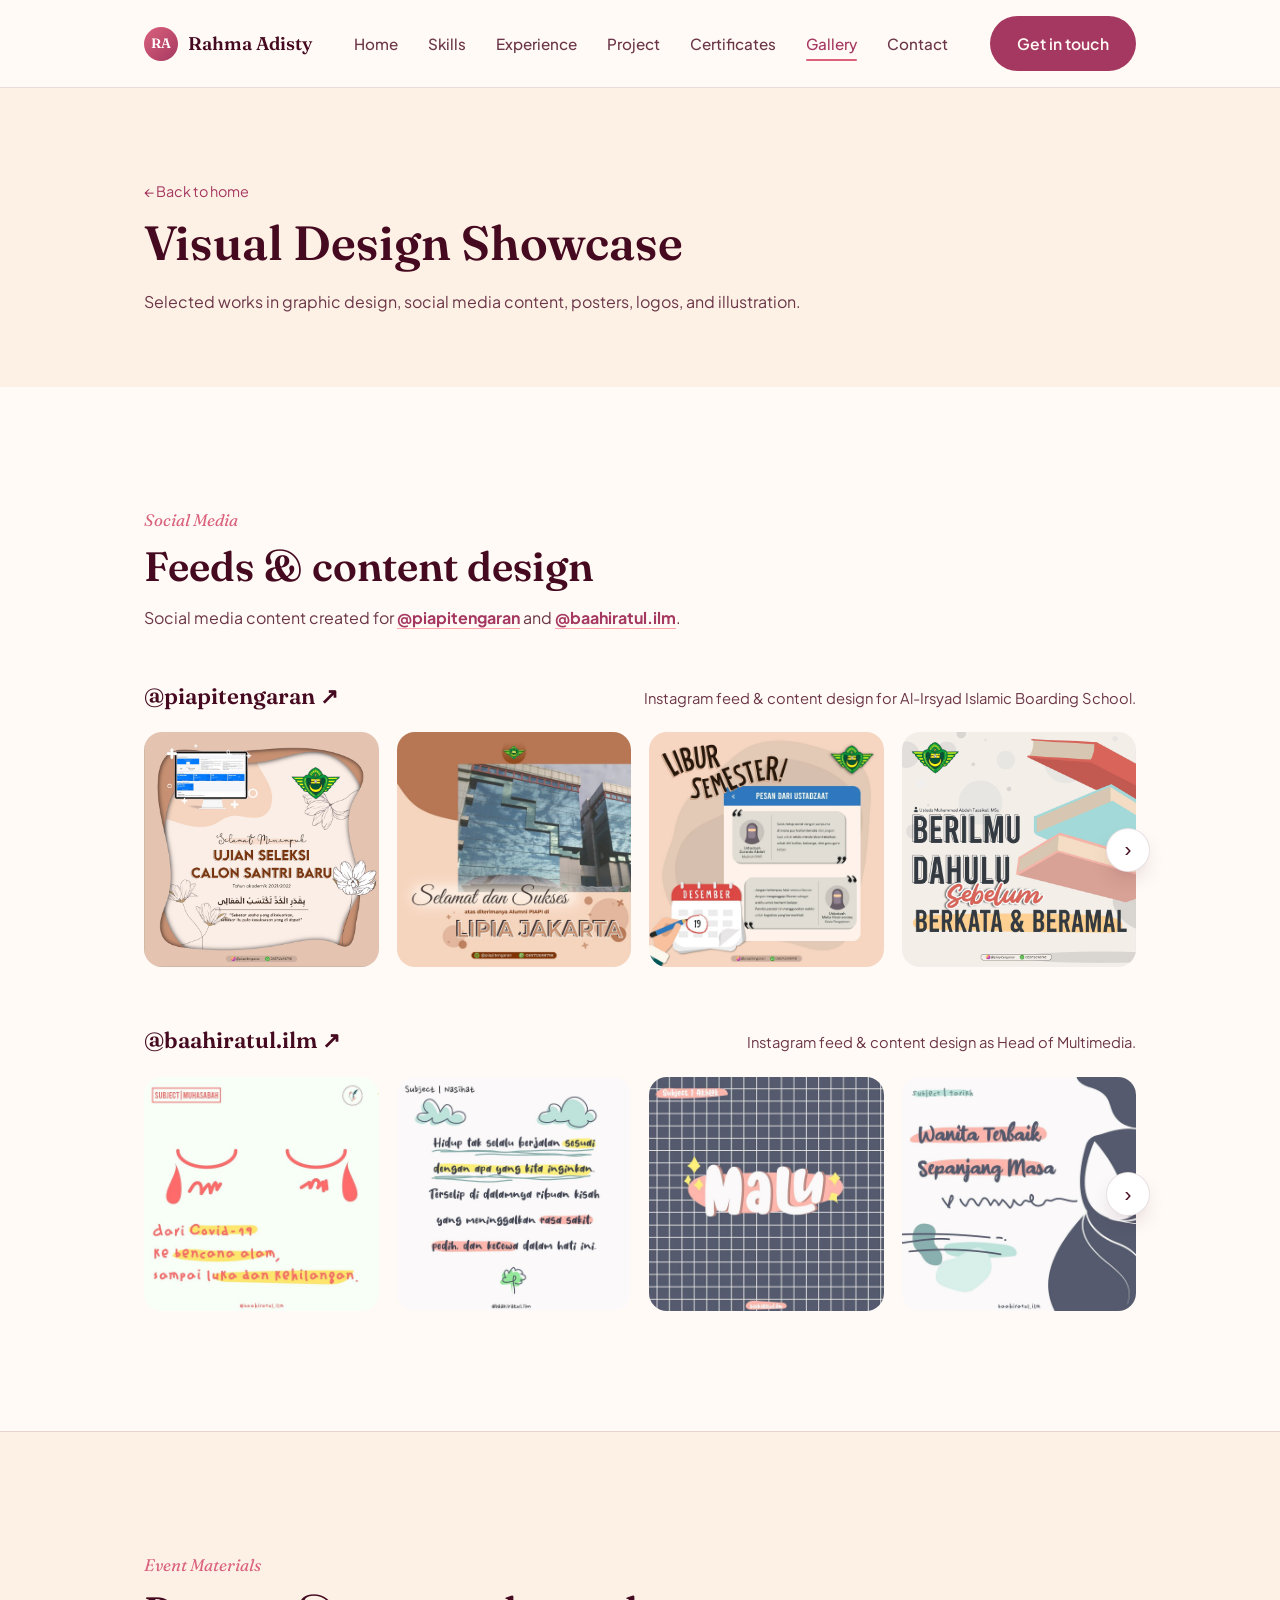
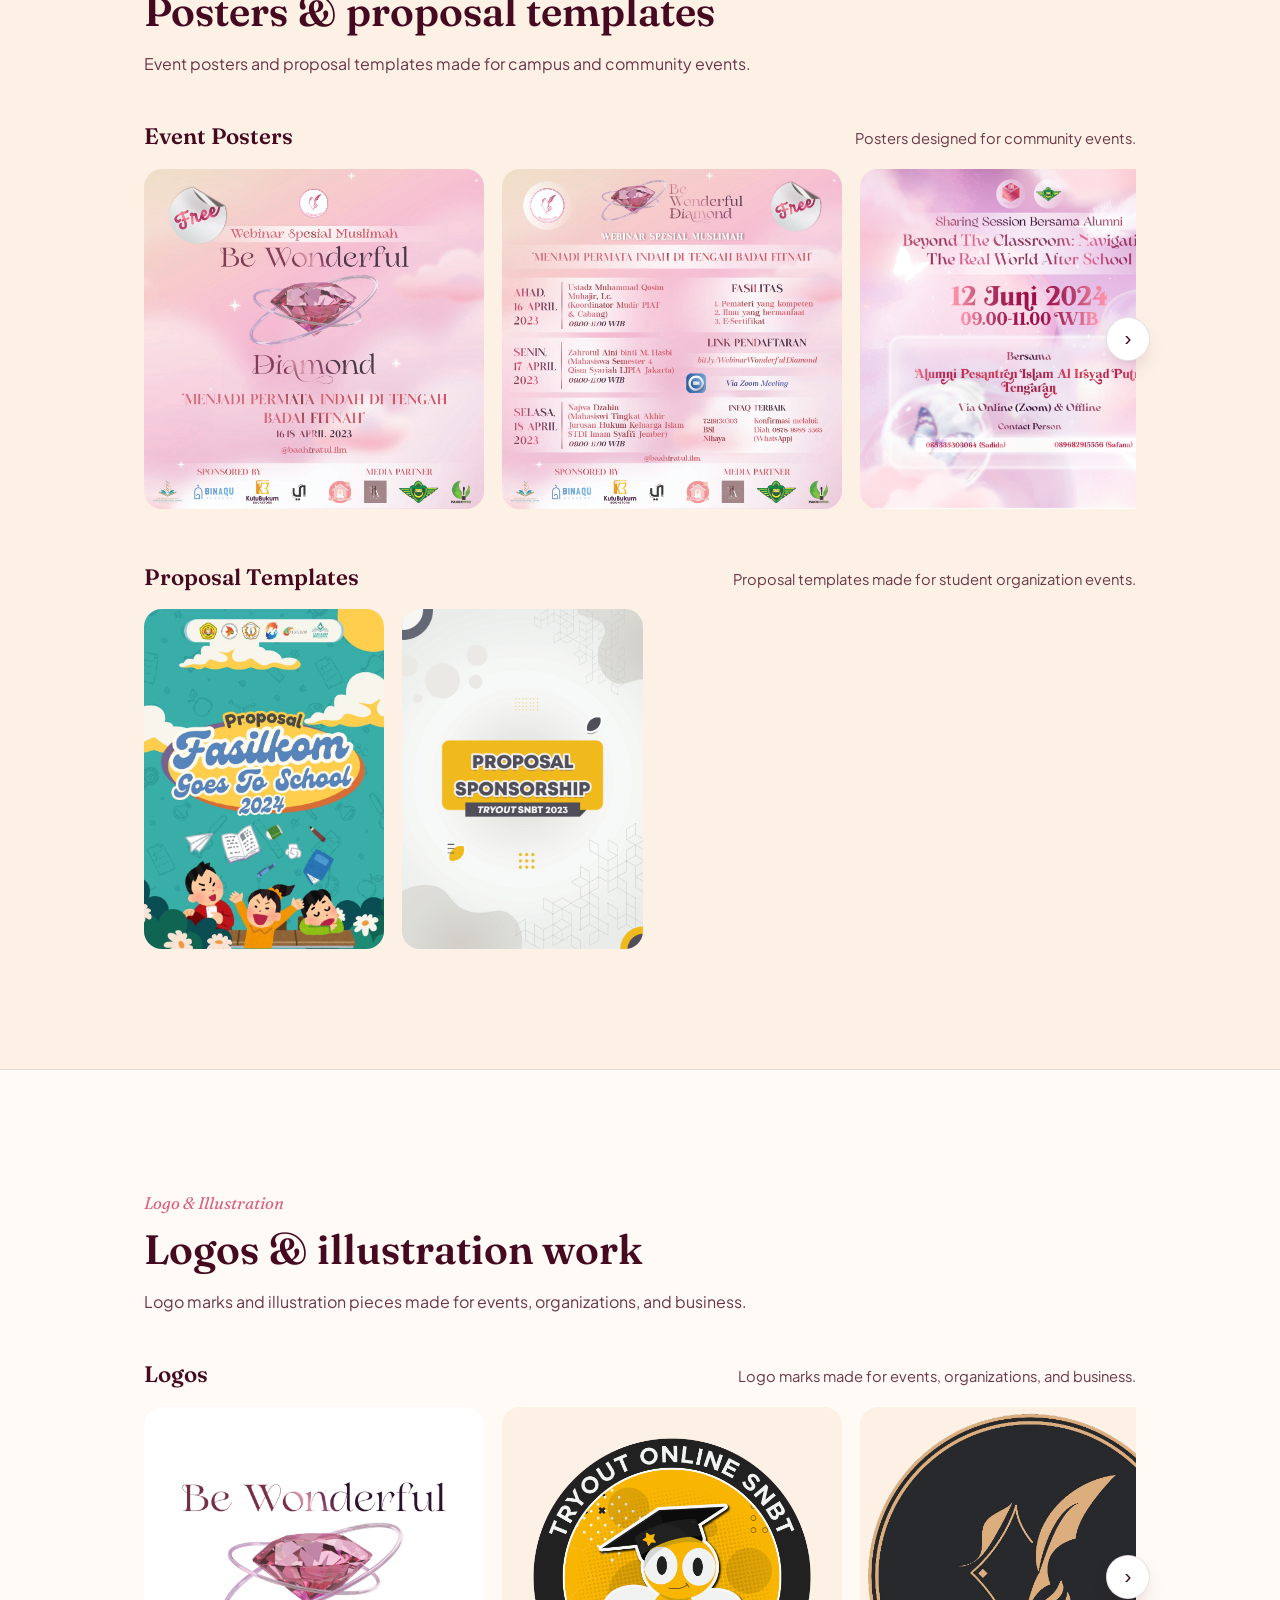
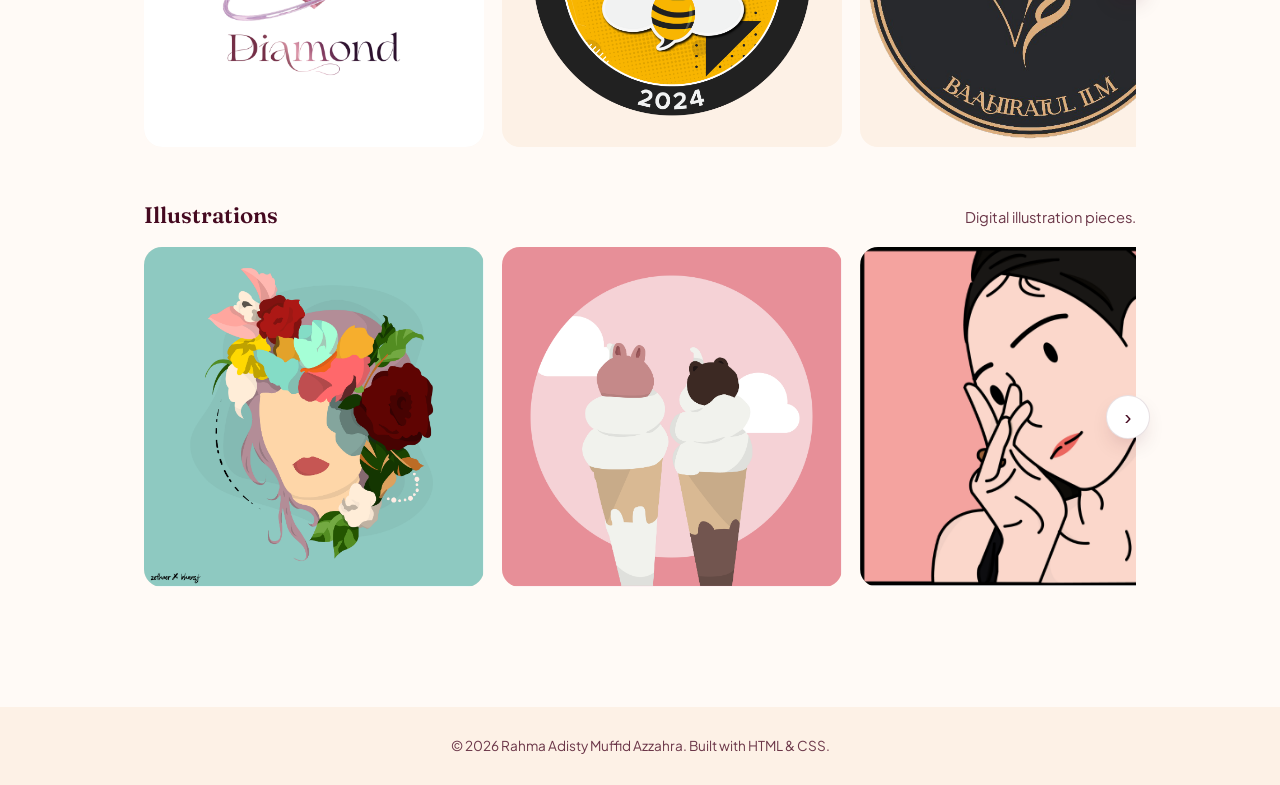
==== gallery.html @ 7cd47685 "Initial portofolio" ====
<!DOCTYPE html>
<html lang="en">
<head>
<meta charset="UTF-8" />
<meta name="viewport" content="width=device-width, initial-scale=1" />
<title>Visual Design Showcase — Rahma Adisty Muffid Azzahra</title>
<link rel="icon" href="data:,">
<link rel="preconnect" href="https://fonts.googleapis.com">
<link rel="preconnect" href="https://fonts.gstatic.com" crossorigin>
<link href="https://fonts.googleapis.com/css2?family=Fraunces:ital,wght@0,400;0,600;0,700;1,500&family=Plus+Jakarta+Sans:wght@400;500;600;700;800&display=swap" rel="stylesheet">
<link rel="stylesheet" href="css/style.css">
</head>
<body>

<header class="nav">
  <div class="nav-inner">
    <a href="index.html" class="brand">
      <span class="brand-mark">RA</span>
      Rahma Adisty
    </a>
    <button class="nav-toggle" aria-label="Toggle menu" aria-expanded="false">
      <span></span><span></span><span></span>
    </button>
    <ul class="nav-links">
      <li><a href="index.html#home">Home</a></li>
      <li><a href="index.html#skills">Skills</a></li>
      <li><a href="experience.html">Experience</a></li>
      <li><a href="projects.html">Project</a></li>
      <li><a href="index.html#certificates">Certificates</a></li>
      <li><a href="gallery.html" class="active">Gallery</a></li>
      <li><a href="index.html#contact">Contact</a></li>
    </ul>
    <a href="index.html#contact" class="btn btn-primary nav-cta">Get in touch</a>
  </div>
</header>

<section class="page-header">
  <div class="container">
    <a href="index.html" class="breadcrumb">← Back to home</a>
    <h1>Visual Design Showcase</h1>
    <p>Selected works in graphic design, social media content, posters, logos, and illustration.</p>
  </div>
</section>

<section class="gallery-section">
  <div class="container">
    <div class="section-head">
      <span class="section-kicker">Social Media</span>
      <h2>Feeds &amp; content design</h2>
      <p>Social media content created for
        <a class="text-link" href="https://instagram.com/piapitengaran" target="_blank" rel="noopener">@piapitengaran</a> and
        <a class="text-link" href="https://instagram.com/baahiratul.ilm" target="_blank" rel="noopener">@baahiratul.ilm</a>.</p>
    </div>

    <!-- Akun 1 -->
    <div class="feed-account">
      <div class="feed-account-head">
        <a class="feed-handle" href="https://instagram.com/piapitengaran" target="_blank" rel="noopener">@piapitengaran ↗</a>
        <p>Instagram feed &amp; content design for Al-Irsyad Islamic Boarding School.</p>
      </div>
      <div class="feed-carousel" data-feed-carousel>
        <button class="feed-nav prev" aria-label="Previous feeds">‹</button>
        <div class="feed-track">
        <figure class="feed-item">
          <img src="images/feed_piapi1.jpg" alt="Instagram feed design 1 for @piapitengaran" loading="lazy">
        </figure>
        <figure class="feed-item">
          <img src="images/feed_piapi2.jpg" alt="Instagram feed design 2 for @piapitengaran" loading="lazy">
        </figure>
        <figure class="feed-item">
          <img src="images/feed_piapi3.jpg" alt="Instagram feed design 3 for @piapitengaran" loading="lazy">
        </figure>
        <figure class="feed-item">
          <img src="images/feed_piapi4.jpg" alt="Instagram feed design 4 for @piapitengaran" loading="lazy">
        </figure>
        <figure class="feed-item">
          <img src="images/feed_piapi5.jpg" alt="Instagram feed design 5 for @piapitengaran" loading="lazy">
        </figure>
        <figure class="feed-item">
          <img src="images/feed_piapi6.jpg" alt="Instagram feed design 6 for @piapitengaran" loading="lazy">
        </figure>
        </div>
        <button class="feed-nav next" aria-label="Next feeds">›</button>
      </div>
    </div>

    <!-- Akun 2 -->
    <div class="feed-account">
      <div class="feed-account-head">
        <a class="feed-handle" href="https://instagram.com/baahiratul.ilm" target="_blank" rel="noopener">@baahiratul.ilm ↗</a>
        <p>Instagram feed &amp; content design as Head of Multimedia.</p>
      </div>
      <div class="feed-carousel" data-feed-carousel>
        <button class="feed-nav prev" aria-label="Previous feeds">‹</button>
        <div class="feed-track">
        <figure class="feed-item">
          <img src="images/feed_baahirah1.jpg" alt="Instagram feed design 1 for @baahiratul.ilm" loading="lazy">
        </figure>
        <figure class="feed-item">
          <img src="images/feed_baahirah2.jpg" alt="Instagram feed design 2 for @baahiratul.ilm" loading="lazy">
        </figure>
        <figure class="feed-item">
          <img src="images/feed_baahirah3.jpg" alt="Instagram feed design 3 for @baahiratul.ilm" loading="lazy">
        </figure>
        <figure class="feed-item">
          <img src="images/feed_baahirah4.jpg" alt="Instagram feed design 4 for @baahiratul.ilm" loading="lazy">
        </figure>
        <figure class="feed-item">
          <img src="images/feed_baahirah5.jpg" alt="Instagram feed design 5 for @baahiratul.ilm" loading="lazy">
        </figure>
        <figure class="feed-item">
          <img src="images/feed_baahirah6.jpg" alt="Instagram feed design 6 for @baahiratul.ilm" loading="lazy">
        </figure>
        </div>
        <button class="feed-nav next" aria-label="Next feeds">›</button>
      </div>
    </div>
  </div>
</section>

<section class="gallery-section section-alt">
  <div class="container">
    <div class="section-head">
      <span class="section-kicker">Event Materials</span>
      <h2>Posters &amp; proposal templates</h2>
      <p>Event posters and proposal templates made for campus and community events.</p>
    </div>

    <div class="feed-account">
      <div class="feed-account-head">
        <h3 class="feed-handle">Event Posters</h3>
        <p>Posters designed for community events.</p>
      </div>
      <div class="feed-carousel is-natural" data-feed-carousel>
        <button class="feed-nav prev" aria-label="Previous posters">‹</button>
        <div class="feed-track">
        <figure class="feed-item">
          <img src="images/bwd1.jpg" alt="Event poster for Be Wonderful Diamond 2023">
          <figcaption>Be Wonderful Diamond 2023 by @baahiratul.ilm</figcaption>
        </figure>
        <figure class="feed-item">
          <img src="images/bwd2.jpg" alt="Event poster for Be Wonderful Diamond 2023 (2)">
          <figcaption>Be Wonderful Diamond 2023 by @baahiratul.ilm</figcaption>
        </figure>
        <figure class="feed-item">
          <img src="images/btc.png" alt="Event poster for Beyond The Classroom: Navigating The Real World After School">
          <figcaption>Beyond The Classroom: Navigating The Real World After School by Forum Alumni PIAPI</figcaption>
        </figure>
        </div>
        <button class="feed-nav next" aria-label="Next posters">›</button>
      </div>
    </div>

    <div class="feed-account">
      <div class="feed-account-head">
        <h3 class="feed-handle">Proposal Templates</h3>
        <p>Proposal templates made for student organization events.</p>
      </div>
      <div class="feed-carousel is-natural" data-feed-carousel>
        <button class="feed-nav prev" aria-label="Previous proposal templates">‹</button>
        <div class="feed-track">
        <figure class="feed-item">
          <img src="images/proposal.jpg" alt="Proposal template for Fasilkom Goes to School 2024">
          <figcaption>Fasilkom Goes to School 2024 by BEM FASILKOM UPN Veteran Jawa Timur</figcaption>
        </figure>
        <figure class="feed-item">
          <img src="images/proposal2.jpg" alt="Proposal template for Try Out SNBT 2024">
          <figcaption>Try Out SNBT 2024 by HIMATIFA UPN Veteran Jawa Timur</figcaption>
        </figure>
        </div>
        <button class="feed-nav next" aria-label="Next proposal templates">›</button>
      </div>
    </div>
  </div>
</section>

<section class="gallery-section">
  <div class="container">
    <div class="section-head">
      <span class="section-kicker">Logo &amp; Illustration</span>
      <h2>Logos &amp; illustration work</h2>
      <p>Logo marks and illustration pieces made for events, organizations, and business.</p>
    </div>

    <div class="feed-account">
      <div class="feed-account-head">
        <h3 class="feed-handle">Logos</h3>
        <p>Logo marks made for events, organizations, and business.</p>
      </div>
      <div class="feed-carousel is-natural" data-feed-carousel>
        <button class="feed-nav prev" aria-label="Previous logos">‹</button>
        <div class="feed-track">
        <figure class="feed-item">
          <img src="images/logo_bwd.png" alt="Be Wonderful Diamond logo design">
          <figcaption>Be Wonderful Diamond</figcaption>
        </figure>
        <figure class="feed-item">
          <img src="images/logo_snbt.png" alt="Try Out SNBT 2024 logo design">
          <figcaption>Try Out SNBT 2024 mascot</figcaption>
        </figure>
        <figure class="feed-item">
          <img src="images/logo_baahirah.png" alt="@baahiratul.ilm logo design">
          <figcaption>@baahiratul.ilm</figcaption>
        </figure>
        <figure class="feed-item">
          <img src="images/logo_ikan.png" alt="Jajanan Mak Titu logo design">
          <figcaption>Jajanan Mak Titu</figcaption>
        </figure>
        <figure class="feed-item">
          <img src="images/logo_garasi.png" alt="Garasi 309 logo design">
          <figcaption>Garasi 309</figcaption>
        </figure>
        </div>
        <button class="feed-nav next" aria-label="Next logos">›</button>
      </div>
    </div>

    <div class="feed-account">
      <div class="feed-account-head">
        <h3 class="feed-handle">Illustrations</h3>
        <p>Digital illustration pieces.</p>
      </div>
      <div class="feed-carousel is-natural" data-feed-carousel>
        <button class="feed-nav prev" aria-label="Previous illustrations">‹</button>
        <div class="feed-track">
        <figure class="feed-item">
          <img src="images/illust1.png" alt="Digital illustration">
          <figcaption>Digital illustration</figcaption>
        </figure>
        <figure class="feed-item">
          <img src="images/illust2.png" alt="Digital illustration">
          <figcaption>Digital illustration</figcaption>
        </figure>
        <figure class="feed-item">
          <img src="images/illust3.png" alt="Digital illustration">
          <figcaption>Digital illustration</figcaption>
        </figure>
        <figure class="feed-item">
          <img src="images/illust4.png" alt="Digital illustration">
          <figcaption>Digital illustration</figcaption>
        </figure>
        <figure class="feed-item">
          <img src="images/illust5.png" alt="Digital illustration">
          <figcaption>Digital illustration</figcaption>
        </figure>
        </div>
        <button class="feed-nav next" aria-label="Next illustrations">›</button>
      </div>
    </div>
  </div>
</section>

<footer class="site-footer">
  © 2026 Rahma Adisty Muffid Azzahra. Built with HTML &amp; CSS.
</footer>

<script src="js/script.js"></script>
</body>
</html>
---- css/style.css ----
/* ==========================================================================
   Rahma Adisty Muffid Azzahra — Portfolio
   Design tokens
   ========================================================================== */
:root {
  --cream:      #f9dbbd;
  --pink:       #ffa5ab;
  --rose:       #da627d;
  --wine:       #a53860;
  --plum:       #450920;

  --bg:         #fffaf6;
  --bg-alt:     #fdf1e6;
  --ink:        #2b0a15;
  --ink-soft:   #6b3648;
  --line:       rgba(69, 9, 32, 0.12);

  --font-display: "Fraunces", "Iowan Old Style", Georgia, serif;
  --font-body: "Plus Jakarta Sans", "Segoe UI", sans-serif;

  --radius-s: 10px;
  --radius-m: 18px;
  --radius-l: 28px;

  --container: 1120px;
  --pad: clamp(20px, 5vw, 64px);

  --ease: cubic-bezier(.22, 1, .36, 1);
}

@media (prefers-color-scheme: dark) {
  /* Portfolio keeps a fixed warm palette regardless of system theme,
     to preserve the brand colors chosen for this site. */
}

*, *::before, *::after { box-sizing: border-box; }
html { scroll-behavior: smooth; }

body {
  margin: 0;
  font-family: var(--font-body);
  color: var(--ink);
  background: var(--bg);
  line-height: 1.6;
  -webkit-font-smoothing: antialiased;
}

img { max-width: 100%; display: block; }

a { color: inherit; text-decoration: none; }

h1, h2, h3, h4 {
  font-family: var(--font-display);
  color: var(--plum);
  margin: 0 0 0.4em;
  line-height: 1.1;
  font-weight: 600;
}

p { margin: 0 0 1em; max-width: 62ch; color: var(--ink-soft); }

.container {
  max-width: var(--container);
  margin: 0 auto;
  padding: 0 var(--pad);
}

section { padding: clamp(64px, 10vw, 120px) 0; }

.section-alt { background: var(--bg-alt); }

.section-head { margin-bottom: 48px; max-width: 640px; }
.section-head h2 { font-size: clamp(1.9rem, 3.2vw, 2.6rem); }
.section-head p { margin: 0; }

.section-kicker {
  display: inline-block;
  font-family: var(--font-display);
  font-style: italic;
  font-size: 1.05rem;
  color: var(--rose);
  margin-bottom: 10px;
}

/* Buttons -------------------------------------------------------------- */
.btn {
  display: inline-flex;
  align-items: center;
  gap: 10px;
  padding: 14px 26px;
  border-radius: 999px;
  font-weight: 600;
  font-size: 0.98rem;
  border: 1.5px solid transparent;
  transition: transform .35s var(--ease), background .35s, color .35s, border-color .35s;
  cursor: pointer;
  white-space: nowrap;
}
.btn:hover { transform: translateY(-2px); }
.btn:focus-visible { outline: 3px solid var(--pink); outline-offset: 2px; }

.btn-primary { background: var(--wine); color: #fff8f4; }
.btn-primary:hover { background: var(--plum); }

.btn-ghost {
  background: transparent;
  color: var(--plum);
  border-color: var(--plum);
}
.btn-ghost:hover { background: var(--plum); color: #fff8f4; }

.btn-light {
  background: var(--cream);
  color: var(--plum);
}
.btn-light:hover { background: #fff; }

.btn-arrow { transition: transform .35s var(--ease); }
.btn:hover .btn-arrow { transform: translateX(4px); }

/* Tags ------------------------------------------------------------------ */
.tag-row { display: flex; flex-wrap: wrap; gap: 8px; }
.tag {
  font-size: 0.82rem;
  font-weight: 600;
  padding: 6px 14px;
  border-radius: 999px;
  background: var(--cream);
  color: var(--wine);
}

/* ==========================================================================
   Navbar
   ========================================================================== */
.nav {
  position: sticky;
  top: 0;
  z-index: 100;
  background: rgba(255, 250, 246, 0.88);
  backdrop-filter: blur(10px);
  border-bottom: 1px solid var(--line);
}
.nav-inner {
  max-width: var(--container);
  margin: 0 auto;
  padding: 16px var(--pad);
  display: flex;
  align-items: center;
  justify-content: space-between;
  gap: 24px;
}
.brand {
  font-family: var(--font-display);
  font-weight: 600;
  font-size: 1.15rem;
  color: var(--plum);
  display: flex;
  align-items: center;
  gap: 10px;
}
.brand-mark {
  width: 34px; height: 34px;
  border-radius: 50%;
  background: linear-gradient(135deg, var(--rose), var(--wine));
  color: #fff;
  display: flex; align-items: center; justify-content: center;
  font-size: 0.85rem;
  font-family: var(--font-display);
}
.nav-links {
  display: flex;
  align-items: center;
  gap: 30px;
  list-style: none;
  margin: 0; padding: 0;
}
.nav-links a {
  font-size: 0.95rem;
  font-weight: 500;
  color: var(--ink-soft);
  position: relative;
  padding: 4px 0;
  transition: color .25s;
}
.nav-links a:hover, .nav-links a.active { color: var(--wine); }
.nav-links a.active::after {
  content: "";
  position: absolute; left: 0; right: 0; bottom: -4px;
  height: 2px; background: var(--rose); border-radius: 2px;
}
.nav-cta { flex-shrink: 0; }

.nav-toggle {
  display: none;
  background: none; border: none; cursor: pointer;
  width: 40px; height: 40px;
  flex-direction: column; align-items: center; justify-content: center; gap: 5px;
}
.nav-toggle span {
  width: 22px; height: 2px; background: var(--plum); border-radius: 2px;
  transition: transform .3s, opacity .3s;
}
.nav-toggle.is-open span:nth-child(1) { transform: translateY(7px) rotate(45deg); }
.nav-toggle.is-open span:nth-child(2) { opacity: 0; }
.nav-toggle.is-open span:nth-child(3) { transform: translateY(-7px) rotate(-45deg); }

@media (max-width: 860px) {
  .nav-toggle { display: flex; }
  .nav-links {
    position: absolute;
    top: 100%; left: 0; right: 0;
    flex-direction: column;
    align-items: flex-start;
    background: var(--bg);
    padding: 20px var(--pad) 26px;
    border-bottom: 1px solid var(--line);
    gap: 16px;
    display: none;
  }
  .nav-links.is-open { display: flex; }
  .nav-cta { display: none; }
}

/* ==========================================================================
   Hero
   ========================================================================== */
.hero {
  background: radial-gradient(120% 140% at 85% 0%, var(--wine) 0%, var(--plum) 62%);
  color: #fff8f4;
  padding: clamp(60px, 9vw, 100px) 0 clamp(70px, 10vw, 110px);
  position: relative;
  overflow: hidden;
}
.hero::before {
  content: "";
  position: absolute; inset: -20% -10% auto auto;
  width: 480px; height: 480px;
  background: radial-gradient(circle, rgba(255,165,171,0.35), transparent 70%);
  pointer-events: none;
}
.hero-grid {
  display: grid;
  grid-template-columns: 1.15fr 0.85fr;
  gap: clamp(32px, 6vw, 64px);
  align-items: center;
  position: relative;
}
.hero-eyebrow {
  font-family: var(--font-display);
  font-style: italic;
  font-size: 1.15rem;
  color: var(--cream);
  margin-bottom: 6px;
}
.hero h1 {
  color: #fff8f4;
  font-size: clamp(2.6rem, 6vw, 4.4rem);
  margin-bottom: 18px;
}
.hero-role {
  font-weight: 600;
  color: var(--cream);
  font-size: clamp(1rem, 1.6vw, 1.2rem);
  margin-bottom: 20px;
}
.hero p.hero-desc {
  color: #f4dfe1;
  max-width: 46ch;
}
.hero-actions { display: flex; flex-wrap: wrap; gap: 14px; margin-top: 28px; }

.hero-photo-wrap { position: relative; justify-self: center; }
.hero-photo {
  width: min(340px, 80vw);
  aspect-ratio: 4/5;
  border-radius: var(--radius-l);
  overflow: hidden;
  border: 4px solid rgba(255,255,255,0.25);
  box-shadow: 0 30px 60px -20px rgba(0,0,0,0.5);
}
.hero-photo img { width: 100%; height: 100%; object-fit: cover; }
.hero-badge {
  position: absolute;
  bottom: -18px; left: -18px;
  background: var(--cream);
  color: var(--plum);
  padding: 12px 18px;
  border-radius: var(--radius-m);
  font-family: var(--font-display);
  font-size: 0.95rem;
  box-shadow: 0 14px 30px -12px rgba(0,0,0,0.35);
}
.hero-badge strong { display: block; font-size: 1.3rem; }

@media (max-width: 860px) {
  .hero-grid { grid-template-columns: 1fr; text-align: left; }
  .hero-photo-wrap { justify-self: flex-start; }
}

/* ==========================================================================
   About / Education
   ========================================================================== */
.about-grid {
  display: grid;
  grid-template-columns: 1fr 1fr;
  gap: 40px;
  align-items: start;
}
.info-card {
  background: #fff;
  border: 1px solid var(--line);
  border-radius: var(--radius-m);
  padding: 28px 30px;
}
.info-card h3 { font-size: 1.15rem; margin-bottom: 14px; }
.info-list { list-style: none; margin: 0; padding: 0; display: grid; gap: 10px; }
.info-list li { display: flex; justify-content: space-between; gap: 12px; color: var(--ink-soft); font-size: 0.96rem; }
.info-list li span:last-child { color: var(--wine); font-weight: 600; text-align: right; }

@media (max-width: 760px) { .about-grid { grid-template-columns: 1fr; } }

/* ==========================================================================
   Skills
   ========================================================================== */
.skills-grid {
  display: grid;
  grid-template-columns: repeat(auto-fit, minmax(240px, 1fr));
  gap: 22px;
}
.skill-card {
  background: #fff;
  border-radius: var(--radius-m);
  padding: 26px 26px 22px;
  border: 1px solid var(--line);
  transition: border-color .3s, transform .3s var(--ease);
}
.skill-card:hover { border-color: var(--rose); transform: translateY(-4px); }
.skill-card h3 {
  font-size: 1.05rem;
  color: var(--wine);
  font-family: var(--font-body);
  font-weight: 700;
  margin-bottom: 14px;
}
.skill-card ul { list-style: none; margin: 0; padding: 0; display: grid; gap: 8px; }
.skill-card li {
  font-size: 0.94rem;
  color: var(--ink-soft);
  padding-left: 18px;
  position: relative;
}
.skill-card li::before {
  content: "";
  position: absolute; left: 0; top: 0.55em;
  width: 7px; height: 7px; border-radius: 50%;
  background: var(--pink);
}

/* ==========================================================================
   Featured project (home preview)
   ========================================================================== */
.project-feature {
  display: grid;
  grid-template-columns: 1fr 1fr;
  gap: clamp(28px, 5vw, 56px);
  align-items: center;
}
.carousel {
  position: relative;
  overflow: hidden;
  border-radius: var(--radius-l);
  border: 1px solid var(--line);
  background: var(--bg-alt);
}
.carousel-track {
  display: flex;
  width: max-content;
  animation: carousel-scroll 16s linear infinite;
}
.carousel:hover .carousel-track { animation-play-state: paused; }
.carousel-track img {
  width: 340px;
  aspect-ratio: 16/9;
  object-fit: cover;
  flex-shrink: 0;
  border-right: 6px solid var(--bg);
}
@keyframes carousel-scroll {
  0%   { transform: translateX(0); }
  100% { transform: translateX(-50%); }
}
@media (prefers-reduced-motion: reduce) {
  .carousel-track { animation: none; overflow-x: auto; }
}

.project-copy .project-kicker {
  font-size: 0.85rem;
  font-weight: 700;
  letter-spacing: 0.02em;
  color: var(--rose);
  margin-bottom: 10px;
  display: block;
}
.project-copy h2 { font-size: clamp(1.7rem, 3vw, 2.3rem); }
.project-meta { color: var(--wine); font-weight: 600; margin-bottom: 14px; font-size: 0.95rem; }
.project-copy .tag-row { margin: 18px 0 26px; }

/* ==========================================================================
   Certificates
   ========================================================================== */
.cert-grid {
  display: grid;
  grid-template-columns: repeat(auto-fit, minmax(260px, 1fr));
  gap: 24px;
}
.cert-card {
  background: #fff;
  border-radius: var(--radius-m);
  overflow: hidden;
  border: 1px solid var(--line);
  transition: transform .3s var(--ease), box-shadow .3s;
}
.cert-card:hover { transform: translateY(-4px); box-shadow: 0 20px 40px -24px rgba(69,9,32,0.35); }
.cert-card img { width: 100%; aspect-ratio: 4/3; object-fit: cover; }
.cert-card-body { padding: 16px 18px 20px; }
.cert-card-body h3 { font-size: 1rem; font-family: var(--font-body); font-weight: 700; margin-bottom: 4px; }
.cert-card-body span { font-size: 0.85rem; color: var(--ink-soft); }

/* ==========================================================================
   Contact
   ========================================================================== */
.contact {
  background: linear-gradient(160deg, var(--plum) 0%, var(--wine) 100%);
  color: #fff8f4;
}
.contact .section-head h2 { color: #fff8f4; }
.contact .section-head p { color: #f2d9de; }
.contact-grid {
  display: grid;
  grid-template-columns: repeat(auto-fit, minmax(220px, 1fr));
  gap: 18px;
}
.contact-item {
  background: rgba(255,255,255,0.08);
  border: 1px solid rgba(255,255,255,0.18);
  border-radius: var(--radius-m);
  padding: 22px 22px;
  display: flex;
  align-items: center;
  gap: 16px;
  transition: background .3s, transform .3s var(--ease);
}
.contact-item:hover { background: rgba(255,255,255,0.16); transform: translateY(-3px); }
.contact-icon {
  width: 42px; height: 42px;
  border-radius: 50%;
  background: var(--cream);
  color: var(--plum);
  display: flex; align-items: center; justify-content: center;
  flex-shrink: 0;
}
.contact-icon svg { width: 20px; height: 20px; }
.contact-item .label { font-size: 0.8rem; color: var(--pink); margin-bottom: 2px; display: block; }
.contact-item .value { font-weight: 600; word-break: break-word; }

/* ==========================================================================
   Footer
   ========================================================================== */
.site-footer {
  padding: 28px var(--pad);
  text-align: center;
  font-size: 0.85rem;
  color: var(--ink-soft);
  background: var(--bg-alt);
}

/* ==========================================================================
   Page header (used on projects.html & gallery.html)
   ========================================================================== */
.page-header {
  background: var(--bg-alt);
  padding: clamp(56px, 8vw, 90px) 0 clamp(40px, 6vw, 56px);
  text-align: left;
}
.page-header h1 { font-size: clamp(2.1rem, 4vw, 3rem); }
.breadcrumb {
  font-size: 0.9rem;
  color: var(--wine);
  margin-bottom: 14px;
  display: inline-flex;
  align-items: center;
  gap: 6px;
}

/* Projects grid (projects.html) ----------------------------------------- */
.projects-grid {
  display: grid;
  grid-template-columns: repeat(auto-fit, minmax(300px, 1fr));
  gap: 28px;
}
.project-card {
  background: #fff;
  border: 1px solid var(--line);
  border-radius: var(--radius-m);
  overflow: hidden;
  display: flex;
  flex-direction: column;
  transition: transform .3s var(--ease), box-shadow .3s;
}
.project-card:hover { transform: translateY(-5px); box-shadow: 0 24px 44px -26px rgba(69,9,32,0.4); }
.project-card img { width: 100%; aspect-ratio: 16/10; object-fit: cover; }
.project-card-body { padding: 22px 24px 26px; display: flex; flex-direction: column; gap: 10px; flex: 1; }
.project-card-body .p-kicker { font-size: 0.78rem; font-weight: 700; color: var(--rose); }
.project-card-body h3 { font-size: 1.2rem; margin-bottom: 0; }
.project-card-body p { font-size: 0.92rem; margin-bottom: 4px; }
.project-card-body .tag-row { margin-top: auto; padding-top: 10px; }
.project-link {
  font-size: 0.88rem;
  font-weight: 700;
  color: var(--wine);
  display: inline-flex;
  align-items: center;
  gap: 6px;
  margin-top: 6px;
}

/* Gallery page ------------------------------------------------------------ */
.gallery-section + .gallery-section { border-top: 1px solid var(--line); }
.gallery-grid {
  display: grid;
  grid-template-columns: repeat(auto-fit, minmax(230px, 1fr));
  gap: 20px;
}
.gallery-item {
  position: relative;
  margin: 0;
  border-radius: var(--radius-m);
  overflow: hidden;
  cursor: default;
}
.gallery-item img {
  width: 100%;
  aspect-ratio: 1/1;
  object-fit: cover;
  display: block;
  transition: transform .5s var(--ease);
}
.gallery-grid.wide .gallery-item img { aspect-ratio: 4/3; }
.gallery-item figcaption,
.feed-item figcaption {
  position: absolute;
  left: 0; right: 0; bottom: 0;
  padding: 34px 16px 14px;
  background: linear-gradient(180deg, transparent, rgba(69,9,32,0.88));
  color: #fff8f4;
  font-size: 0.86rem;
  font-weight: 600;
  line-height: 1.35;
  transform: translateY(100%);
  opacity: 0;
  transition: transform .35s var(--ease), opacity .35s var(--ease);
}
.gallery-item:hover img,
.gallery-item:focus-within img { transform: scale(1.06); }
.gallery-item:hover figcaption,
.gallery-item:focus-within figcaption,
.feed-item:hover figcaption,
.feed-item:focus-within figcaption { transform: translateY(0); opacity: 1; }
@media (hover: none) {
  /* touch devices: keep captions visible since there's no hover */
  .gallery-item figcaption,
  .feed-item figcaption { transform: translateY(0); opacity: 1; background: linear-gradient(180deg, transparent 40%, rgba(69,9,32,0.88)); }
}

/* ==========================================================================
   Certificates — coverflow carousel
   ========================================================================== */
.cert-coverflow {
  position: relative;
  height: clamp(300px, 44vw, 430px);
  display: flex;
  align-items: center;
  justify-content: center;
  margin-bottom: 18px;
}
.cert-track { position: relative; width: 100%; height: 100%; }
.cert-slide {
  position: absolute;
  top: 50%; left: 50%;
  width: min(320px, 55vw);
  margin: 0;
  border-radius: var(--radius-m);
  overflow: hidden;
  box-shadow: 0 24px 50px -22px rgba(69,9,32,0.45);
  background: #fff;
  cursor: pointer;
  transition: transform .55s var(--ease), filter .55s var(--ease), opacity .55s var(--ease);
  transform: translate(-50%, -50%) translateX(calc(var(--pos, 0) * 46%)) scale(var(--scale, 1));
  filter: blur(var(--blur, 0px));
  opacity: var(--opacity, 1);
  z-index: var(--z, 1);
}
.cert-slide.is-active { cursor: default; }
.cert-slide img { width: 100%; height: auto; display: block; }

.cert-nav {
  position: absolute;
  top: 50%; transform: translateY(-50%);
  width: 44px; height: 44px;
  border-radius: 50%;
  border: 1px solid var(--line);
  background: #fff;
  color: var(--plum);
  font-size: 1.3rem;
  line-height: 1;
  display: flex; align-items: center; justify-content: center;
  cursor: pointer;
  z-index: 20;
  transition: background .25s, transform .25s;
}
.cert-nav:hover { background: var(--cream); transform: translateY(-50%) scale(1.06); }
.cert-nav.prev { left: 0; }
.cert-nav.next { right: 0; }
@media (max-width: 640px) { .cert-nav { display: none; } }

.cert-caption {
  text-align: center;
  font-weight: 600;
  color: var(--wine);
  min-height: 1.4em;
  margin-bottom: 18px;
}
.cert-dots {
  display: flex;
  justify-content: center;
  gap: 8px;
}
.cert-dots button {
  width: 8px; height: 8px;
  border-radius: 50%;
  border: none;
  background: var(--line);
  cursor: pointer;
  padding: 0;
  transition: background .25s, transform .25s;
}
.cert-dots button.is-active { background: var(--rose); transform: scale(1.3); }

/* ==========================================================================
   Experience & Volunteering — timeline
   ========================================================================== */
.timeline { position: relative; }
.timeline::before {
  content: "";
  position: absolute;
  left: 9px; top: 6px; bottom: 6px;
  width: 2px;
  background: var(--line);
}
.timeline-item {
  position: relative;
  padding-left: 40px;
  margin-bottom: 34px;
}
.timeline-item:last-child { margin-bottom: 0; }
.timeline-item::before {
  content: "";
  position: absolute;
  left: 2px; top: 6px;
  width: 16px; height: 16px;
  border-radius: 50%;
  background: var(--bg);
  border: 3px solid var(--rose);
}
.timeline-head {
  display: flex;
  flex-wrap: wrap;
  align-items: baseline;
  gap: 8px 14px;
  margin-bottom: 6px;
}
.timeline-head h3 { font-size: 1.15rem; margin: 0; }
.timeline-meta { font-size: 0.88rem; color: var(--wine); font-weight: 600; }
.timeline-item p { margin-bottom: 10px; }
.cert-proof {
  display: inline-flex;
  align-items: center;
  gap: 6px;
  font-size: 0.85rem;
  font-weight: 700;
  color: var(--wine);
  margin-top: 4px;
}
.cert-proof:hover { color: var(--plum); }

.exp-preview-list { display: grid; gap: 16px; margin-bottom: 30px; }
.exp-preview-item {
  display: grid;
  grid-template-columns: minmax(180px, 1.1fr) 1fr 140px;
  align-items: baseline;
  gap: 6px 16px;
  padding: 16px 20px;
  background: #fff;
  border: 1px solid var(--line);
  border-radius: var(--radius-m);
}
.exp-preview-item .year { justify-self: end; }
@media (max-width: 560px) {
  .exp-preview-item { grid-template-columns: 1fr; }
  .exp-preview-item .year { justify-self: start; }
}
.exp-preview-item .role { font-weight: 700; color: var(--plum); }
.exp-preview-item .org { color: var(--ink-soft); font-size: 0.92rem; }
.exp-preview-item .year { color: var(--rose); font-weight: 600; font-size: 0.88rem; white-space: nowrap; }

/* ==========================================================================
   Gallery — social media feed carousels (per akun)
   ========================================================================== */
.text-link {
  color: var(--wine);
  font-weight: 700;
  border-bottom: 1.5px solid var(--pink);
  transition: color .25s, border-color .25s;
}
.text-link:hover { color: var(--rose); border-color: var(--rose); }

.feed-account + .feed-account { margin-top: 56px; }
.feed-account-head {
  display: flex;
  flex-wrap: wrap;
  align-items: baseline;
  justify-content: space-between;
  gap: 4px 24px;
  margin-bottom: 18px;
}
.feed-handle {
  font-family: var(--font-display);
  font-size: 1.4rem;
  font-weight: 600;
  color: var(--plum);
  transition: color .25s;
}
h3.feed-handle { margin: 0; }
a.feed-handle:hover { color: var(--rose); }
.feed-account-head p { margin: 0; font-size: 0.92rem; }

.feed-carousel { position: relative; --feed-gap: 18px; --feed-ratio: 1 / 1; }
.feed-track {
  display: flex;
  gap: var(--feed-gap);
  overflow-x: auto;
  scroll-snap-type: x mandatory;
  scroll-behavior: smooth;
  scrollbar-width: none;
  -webkit-overflow-scrolling: touch;
}
.feed-track::-webkit-scrollbar { display: none; }
.feed-item {
  position: relative;
  flex: 0 0 calc((100% - var(--feed-gap) * 3) / 4);   /* 4 feed per layar (desktop) */
  scroll-snap-align: start;
  margin: 0;
  border-radius: var(--radius-m);
  overflow: hidden;
  background: var(--bg-alt);
}
.feed-item img {
  width: 100%;
  aspect-ratio: var(--feed-ratio);
  object-fit: cover;
  display: block;
}
@media (max-width: 1000px) {
  .feed-item { flex-basis: calc((100% - var(--feed-gap) * 2) / 3); }   /* 3 feed */
}
@media (max-width: 680px) {
  .feed-item { flex-basis: 72%; }   /* 1 feed + sedikit intip feed berikutnya */
}

.feed-nav {
  position: absolute;
  top: 50%;
  transform: translateY(-50%);
  width: 44px; height: 44px;
  border-radius: 50%;
  border: 1px solid var(--line);
  background: #fff;
  color: var(--plum);
  font-size: 1.3rem;
  line-height: 1;
  display: flex; align-items: center; justify-content: center;
  cursor: pointer;
  z-index: 5;
  box-shadow: 0 10px 24px -12px rgba(69,9,32,0.45);
  transition: background .25s, opacity .25s, transform .25s;
}
.feed-nav:hover { background: var(--cream); transform: translateY(-50%) scale(1.06); }
.feed-nav.prev { left: -14px; }
.feed-nav.next { right: -14px; }
.feed-nav.is-disabled { opacity: 0; pointer-events: none; }
@media (max-width: 680px) { .feed-nav { display: none; } }

/* ==========================================================================
   Lightbox (klik untuk perbesar) — feed & gallery
   ========================================================================== */
.feed-item, .gallery-item { cursor: zoom-in; }
.feed-item:focus-visible, .gallery-item:focus-visible { outline: 3px solid var(--pink); outline-offset: 3px; }
.feed-item img { transition: transform .5s var(--ease); }
.feed-item:hover img { transform: scale(1.04); }

body.lb-open { overflow: hidden; }
.lightbox {
  position: fixed;
  inset: 0;
  z-index: 1000;
  display: flex;
  align-items: center;
  justify-content: center;
  padding: 24px;
  background: rgba(45, 5, 20, 0.92);
  backdrop-filter: blur(6px);
  opacity: 0;
  visibility: hidden;
  transition: opacity .3s var(--ease), visibility .3s;
}
.lightbox.is-open { opacity: 1; visibility: visible; }
.lb-figure {
  margin: 0;
  max-width: min(92vw, 1100px);
  display: flex;
  flex-direction: column;
  align-items: center;
  gap: 14px;
  transform: scale(.96);
  transition: transform .35s var(--ease);
}
.lightbox.is-open .lb-figure { transform: scale(1); }
.lb-img {
  max-width: 100%;
  max-height: calc(100vh - 130px);
  object-fit: contain;
  border-radius: var(--radius-m);
  box-shadow: 0 30px 70px -20px rgba(0,0,0,0.6);
}
.lb-caption {
  color: var(--cream);
  font-size: 0.95rem;
  font-weight: 600;
  text-align: center;
  max-width: 60ch;
}
.lb-close, .lb-nav {
  position: absolute;
  width: 46px; height: 46px;
  border-radius: 50%;
  border: 1px solid rgba(255,255,255,0.28);
  background: rgba(255,255,255,0.12);
  color: #fff8f4;
  font-size: 1.6rem;
  line-height: 1;
  display: flex; align-items: center; justify-content: center;
  cursor: pointer;
  transition: background .25s;
}
.lb-close:hover, .lb-nav:hover { background: rgba(255,255,255,0.26); }
.lb-close:focus-visible, .lb-nav:focus-visible { outline: 3px solid var(--pink); outline-offset: 2px; }
.lb-close { top: 20px; right: 20px; }
.lb-nav { top: 50%; transform: translateY(-50%); }
.lb-prev { left: 20px; }
.lb-next { right: 20px; }
.lb-nav[hidden] { display: none; }
@media (max-width: 680px) {
  .lb-nav { display: none; }   /* di HP cukup swipe kiri/kanan */
}


/* ==========================================================================
   Carousel mode "ukuran asli" — tinggi sama, lebar mengikuti rasio gambar
   (dipakai untuk Poster & Logo/Illustration supaya tidak terpotong)
   ========================================================================== */
.feed-carousel.is-natural { --feed-height: 340px; }
.feed-carousel.is-natural .feed-item { flex: 0 0 auto; }
.feed-carousel.is-natural .feed-item img {
  width: auto;
  max-width: none;
  height: var(--feed-height);
  aspect-ratio: auto;
}
@media (max-width: 680px) {
  .feed-carousel.is-natural { --feed-height: 260px; }
}
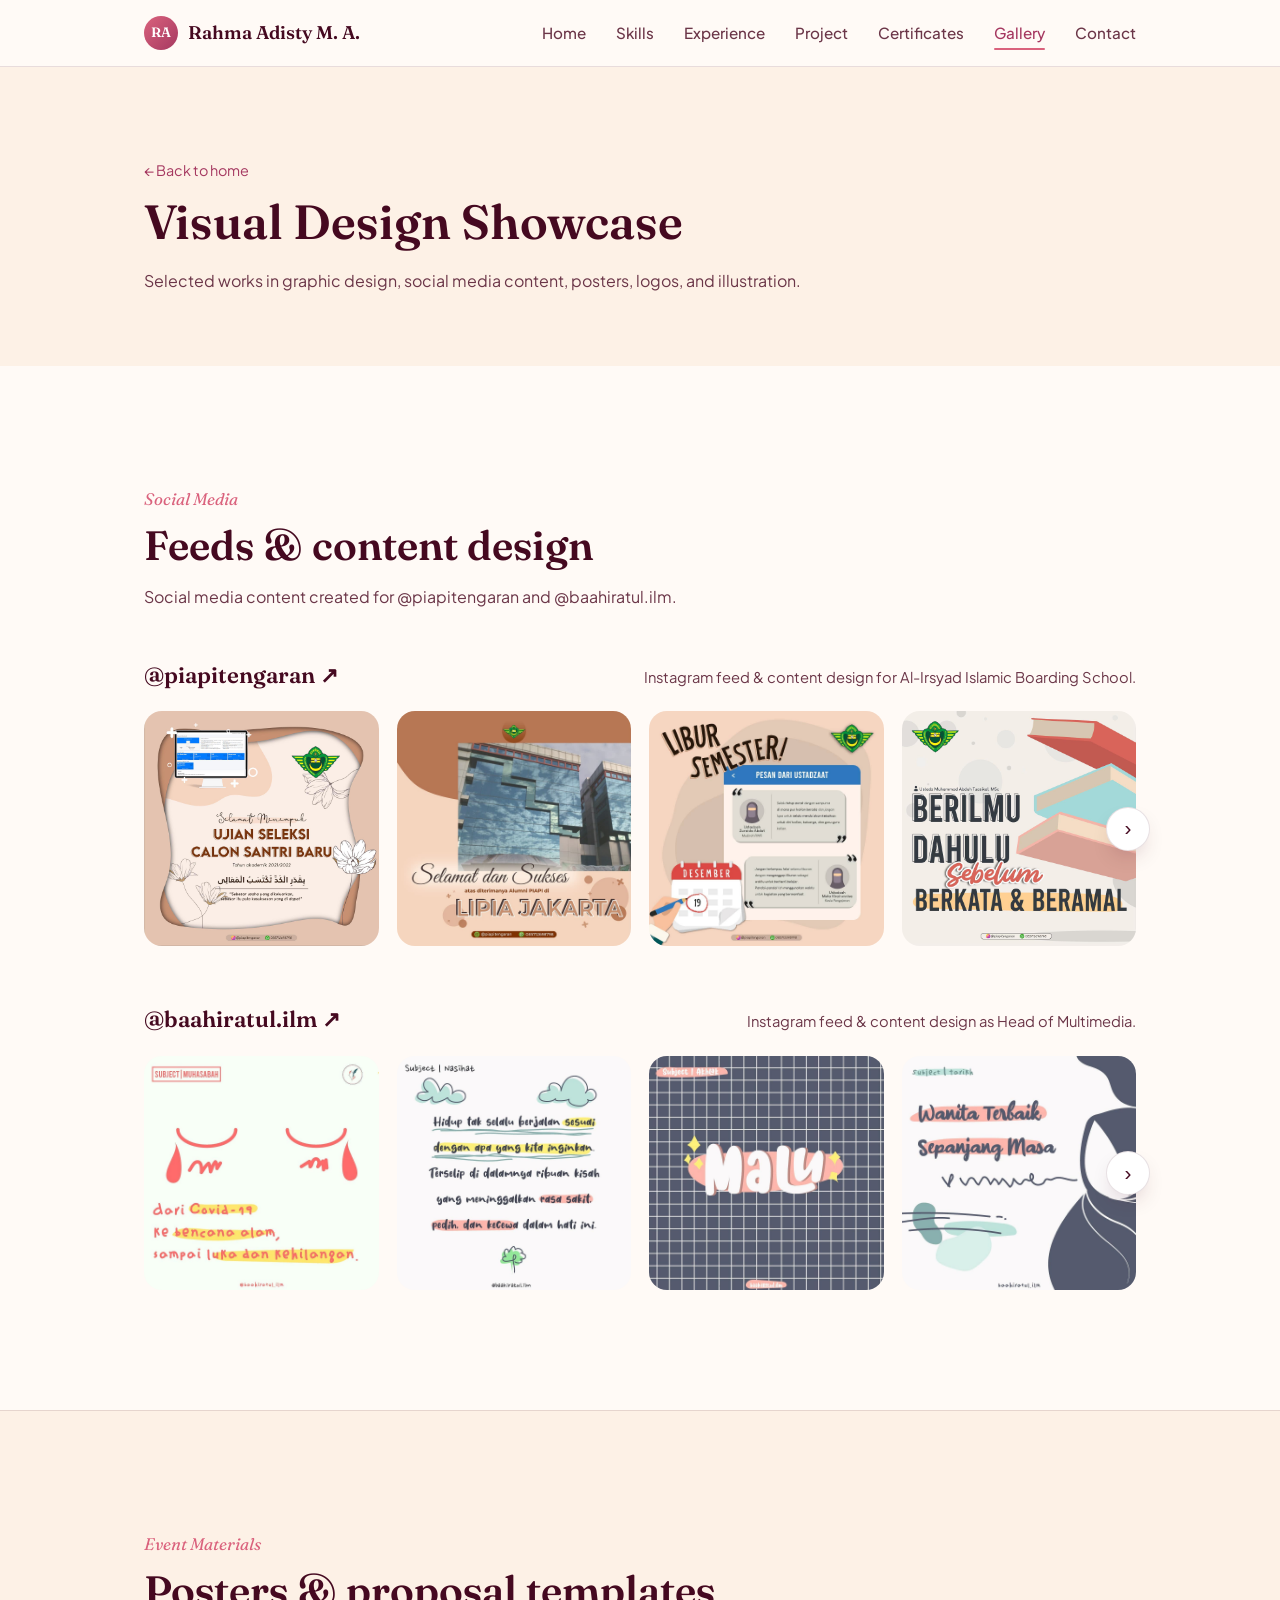
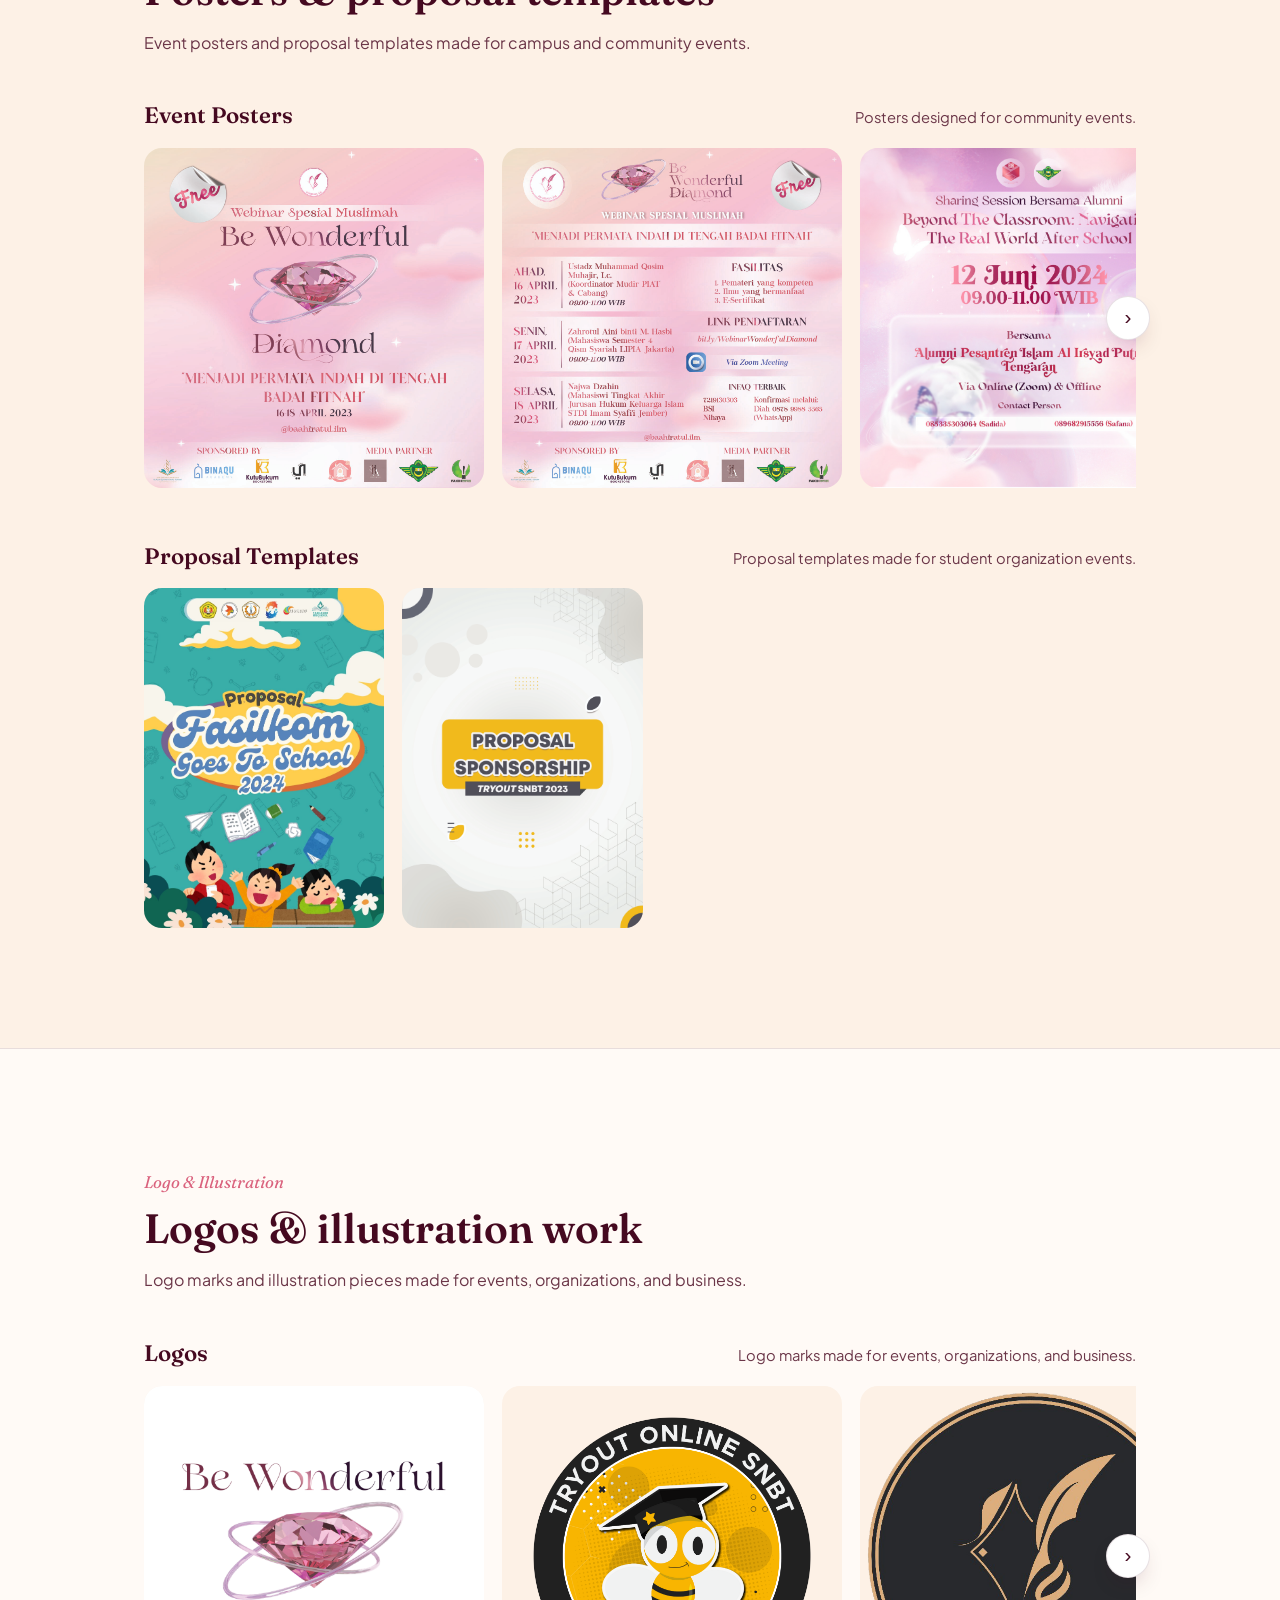
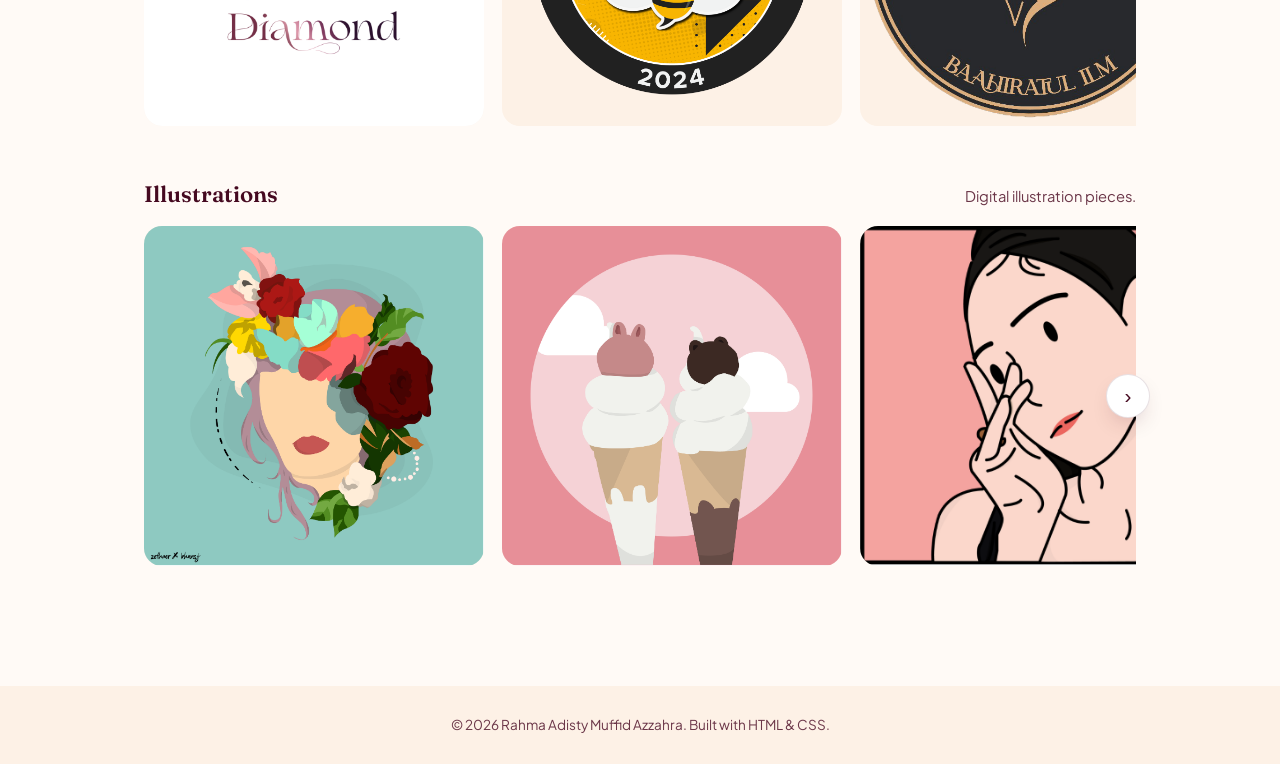
==== commit a72db48e: "update porto" ====
--- a/gallery.html
+++ b/gallery.html
@@ -16,7 +16,7 @@
   <div class="nav-inner">
     <a href="index.html" class="brand">
       <span class="brand-mark">RA</span>
-      Rahma Adisty
+      Rahma Adisty M. A.
     </a>
     <button class="nav-toggle" aria-label="Toggle menu" aria-expanded="false">
       <span></span><span></span><span></span>
@@ -30,7 +30,6 @@
       <li><a href="gallery.html" class="active">Gallery</a></li>
       <li><a href="index.html#contact">Contact</a></li>
     </ul>
-    <a href="index.html#contact" class="btn btn-primary nav-cta">Get in touch</a>
   </div>
 </header>
 
@@ -47,9 +46,7 @@
     <div class="section-head">
       <span class="section-kicker">Social Media</span>
       <h2>Feeds &amp; content design</h2>
-      <p>Social media content created for
-        <a class="text-link" href="https://instagram.com/piapitengaran" target="_blank" rel="noopener">@piapitengaran</a> and
-        <a class="text-link" href="https://instagram.com/baahiratul.ilm" target="_blank" rel="noopener">@baahiratul.ilm</a>.</p>
+      <p>Social media content created for @piapitengaran and @baahiratul.ilm.</p>
     </div>
 
     <!-- Akun 1 -->
